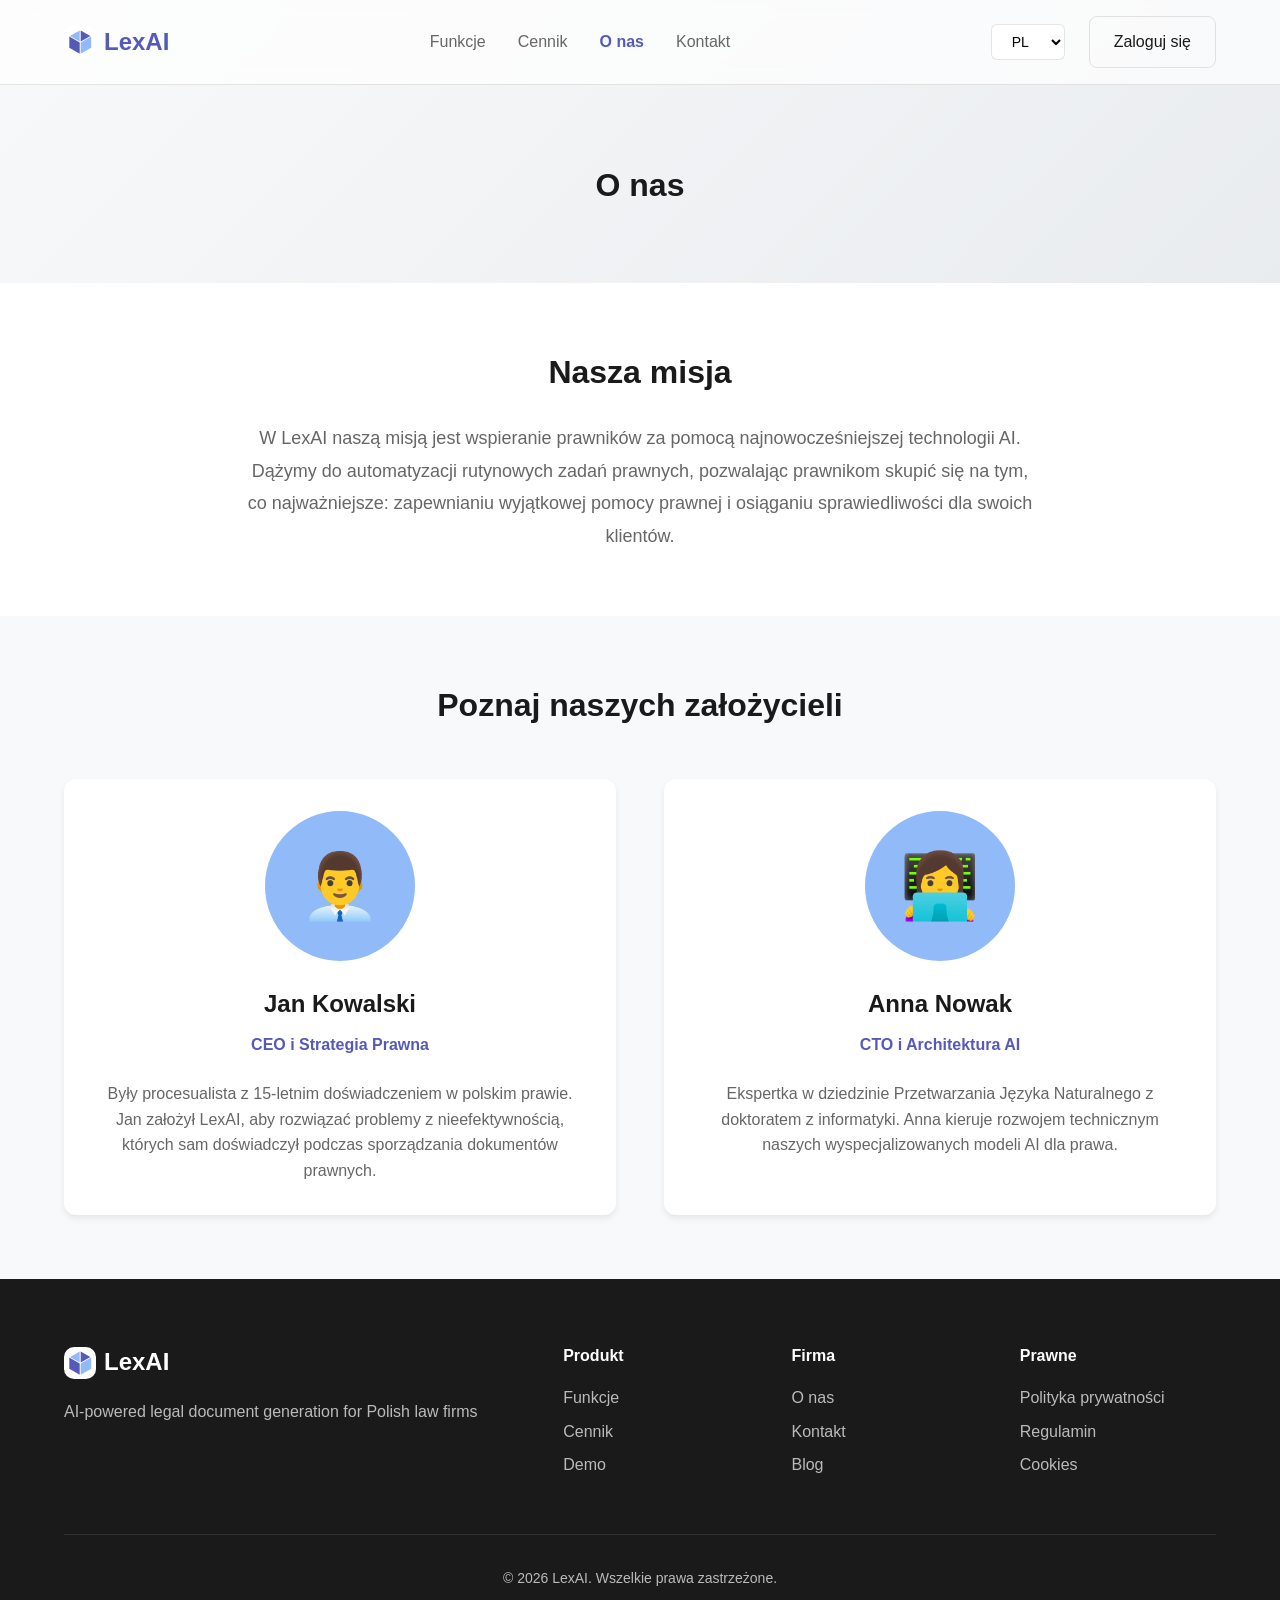
==== about.html @ ae13a900 "Landing up" ====
<!DOCTYPE html>
<html lang="pl">
<head>
    <meta charset="UTF-8">
    <meta name="viewport" content="width=device-width, initial-scale=1.0">
    <title data-i18n="about.title">O nas - LexAI</title>
    <link rel="stylesheet" href="css/styles.css">
    <link rel="icon" type="image/svg+xml" href="assets/images/favicon.svg">
</head>
<body>
    <!-- Header -->
    <header class="header">
        <nav class="nav container">
            <div class="nav-logo">
                <a href="index.html" style="display: flex; align-items: center; gap: var(--spacing-xs);">
                    <svg width="32" height="32" viewBox="0 0 32 32" xmlns="http://www.w3.org/2000/svg" aria-label="LexAI Logo">
                        <g fill="none" fillRule="evenodd">
                            <path d="M10 0h12a10 10 0 0110 10v12a10 10 0 01-10 10H10A10 10 0 010 22V10A10 10 0 0110 0z" fill="#FFF"/>
                            <path d="M5.3 10.6l10.4 6v11.1l-10.4-6v-11zm11.4-6.2l9.7 5.5-9.7 5.6V4.4z" fill="#555AB9"/>
                            <path d="M27.2 10.6v11.2l-10.5 6V16.5l10.5-6zM15.7 4.4v11L6 10l9.7-5.5z" fill="#91BAF8"/>
                        </g>
                    </svg>
                    <span class="nav-logo-text">LexAI</span>
                </a>
            </div>

            <div class="nav-menu">
                <a href="index.html#features" class="nav-link" data-i18n="footer.features">Funkcje</a>
                <a href="plans.html" class="nav-link" data-i18n="footer.pricing">Cennik</a>
                <a href="about.html" class="nav-link active" data-i18n="footer.about">O nas</a>
                <a href="contact.html" class="nav-link" data-i18n="footer.contact">Kontakt</a>
            </div>

            <div class="nav-actions">
                <select id="language-selector" class="language-selector" aria-label="Select language">
                    <option value="pl">PL</option>
                    <option value="en">EN</option>
                </select>
                <a href="http://localhost:8080" class="btn btn-outline" data-i18n="nav.login">Zaloguj się</a>
            </div>
        </nav>
    </header>

    <!-- Page Header -->
    <section class="page-header about-header">
        <div class="container">
            <h1 class="section-title" data-i18n="about.title">O nas</h1>
        </div>
    </section>

    <!-- Mission Section -->
    <section class="mission">
        <div class="container">
            <div class="mission-content">
                <h2 class="section-title" data-i18n="about.mission.title">Nasza misja</h2>
                <p class="mission-text" data-i18n="about.mission.text">
                    W LexAI naszą misją jest wspieranie prawników za pomocą najnowocześniejszej technologii AI. Dążymy do automatyzacji rutynowych zadań prawnych, pozwalając prawnikom skupić się na tym, co najważniejsze.
                </p>
            </div>
        </div>
    </section>

    <!-- Founders Section -->
    <section class="founders">
        <div class="container">
            <h2 class="section-title" data-i18n="about.founders.title">Poznaj naszych założycieli</h2>
            <div class="founders-grid">
                <div class="founder-card">
                    <div class="founder-photo">👨‍💼</div>
                    <h3 class="founder-name" data-i18n="about.founders.f1.name">Jan Kowalski</h3>
                    <p class="founder-title" data-i18n="about.founders.f1.title">CEO & Strategia Prawna</p>
                    <p class="founder-bio" data-i18n="about.founders.f1.bio">
                        Były procesualista z 15-letnim doświadczeniem w polskim prawie.
                    </p>
                </div>
                <div class="founder-card">
                    <div class="founder-photo">👩‍💻</div>
                    <h3 class="founder-name" data-i18n="about.founders.f2.name">Anna Nowak</h3>
                    <p class="founder-title" data-i18n="about.founders.f2.title">CTO & Architektura AI</p>
                    <p class="founder-bio" data-i18n="about.founders.f2.bio">
                        Ekspertka w dziedzinie Przetwarzania Języka Naturalnego z doktoratem z informatyki.
                    </p>
                </div>
            </div>
        </div>
    </section>

    <!-- Footer -->
    <footer class="footer">
        <div class="container">
            <div class="footer-content">
                <div class="footer-brand">
                    <div class="footer-logo">
                        <svg width="32" height="32" viewBox="0 0 32 32" xmlns="http://www.w3.org/2000/svg">
                            <g fill="none" fillRule="evenodd">
                                <path d="M10 0h12a10 10 0 0110 10v12a10 10 0 01-10 10H10A10 10 0 010 22V10A10 10 0 0110 0z" fill="#FFF"/>
                                <path d="M5.3 10.6l10.4 6v11.1l-10.4-6v-11zm11.4-6.2l9.7 5.5-9.7 5.6V4.4z" fill="#555AB9"/>
                                <path d="M27.2 10.6v11.2l-10.5 6V16.5l10.5-6zM15.7 4.4v11L6 10l9.7-5.5z" fill="#91BAF8"/>
                            </g>
                        </svg>
                        <span>LexAI</span>
                    </div>
                    <p class="footer-description" data-i18n="footer.description">
                        AI-powered legal document generation for Polish law firms
                    </p>
                </div>

                <div class="footer-links">
                    <div class="footer-column">
                        <h4 class="footer-column-title" data-i18n="footer.product">Produkt</h4>
                        <ul class="footer-list">
                            <li><a href="index.html#features" data-i18n="footer.features">Funkcje</a></li>
                            <li><a href="plans.html" data-i18n="footer.pricing">Cennik</a></li>
                            <li><a href="http://localhost:8080" data-i18n="footer.demo">Demo</a></li>
                        </ul>
                    </div>

                    <div class="footer-column">
                        <h4 class="footer-column-title" data-i18n="footer.company">Firma</h4>
                        <ul class="footer-list">
                            <li><a href="about.html" data-i18n="footer.about">O nas</a></li>
                            <li><a href="contact.html" data-i18n="footer.contact">Kontakt</a></li>
                            <li><a href="#" data-i18n="footer.blog">Blog</a></li>
                        </ul>
                    </div>

                    <div class="footer-column">
                        <h4 class="footer-column-title" data-i18n="footer.legal">Prawne</h4>
                        <ul class="footer-list">
                            <li><a href="#" data-i18n="footer.privacy">Polityka prywatności</a></li>
                            <li><a href="#" data-i18n="footer.terms">Regulamin</a></li>
                            <li><a href="#" data-i18n="footer.cookies">Cookies</a></li>
                        </ul>
                    </div>
                </div>
            </div>

            <div class="footer-bottom">
                <p class="footer-copyright">
                    &copy; <span id="current-year">2026</span> LexAI. <span data-i18n="footer.rights">Wszelkie prawa zastrzeżone.</span>
                </p>
            </div>
        </div>
    </footer>

    <!-- Scripts -->
    <script src="js/i18n.js"></script>
    <script src="js/main.js"></script>
</body>
</html>
---- css/styles.css ----
/* CSS Variables - Design System */
:root {
    /* Colors */
    --primary: #555AB9;
    --primary-dark: #4449a0;
    --primary-light: #91BAF8;
    --text-primary: #1a1a1a;
    --text-secondary: #666;
    --text-light: #999;
    --bg-white: #ffffff;
    --bg-light: #f8f9fa;
    --bg-glass: rgba(255, 255, 255, 0.7);
    --border-color: rgba(0, 0, 0, 0.1);

    /* Typography */
    --font-family: -apple-system, BlinkMacSystemFont, 'Segoe UI', 'Roboto', 'Oxygen', 'Ubuntu', 'Cantarell', 'Fira Sans', 'Droid Sans', 'Helvetica Neue', sans-serif;
    --font-size-base: 16px;
    --font-size-sm: 14px;
    --font-size-lg: 18px;
    --font-size-xl: 24px;
    --font-size-2xl: 32px;
    --font-size-3xl: 48px;

    /* Spacing */
    --spacing-xs: 0.5rem;
    --spacing-sm: 1rem;
    --spacing-md: 1.5rem;
    --spacing-lg: 2rem;
    --spacing-xl: 3rem;
    --spacing-2xl: 4rem;
    --spacing-3xl: 6rem;

    /* Border Radius */
    --radius-sm: 0.375rem;
    --radius-md: 0.5rem;
    --radius-lg: 0.75rem;
    --radius-xl: 1rem;

    /* Shadows */
    --shadow-sm: 0 1px 2px rgba(0, 0, 0, 0.05);
    --shadow-md: 0 4px 6px rgba(0, 0, 0, 0.07);
    --shadow-lg: 0 10px 15px rgba(0, 0, 0, 0.1);
    --shadow-xl: 0 20px 25px rgba(0, 0, 0, 0.15);

    /* Transitions */
    --transition-fast: 150ms ease;
    --transition-base: 200ms ease;
    --transition-slow: 300ms ease;
}

/* Reset & Base Styles */
* {
    margin: 0;
    padding: 0;
    box-sizing: border-box;
}

html {
    scroll-behavior: smooth;
}

body {
    font-family: var(--font-family);
    font-size: var(--font-size-base);
    line-height: 1.6;
    color: var(--text-primary);
    background-color: var(--bg-white);
    -webkit-font-smoothing: antialiased;
    -moz-osx-font-smoothing: grayscale;
}

img {
    max-width: 100%;
    height: auto;
    display: block;
}

a {
    text-decoration: none;
    color: inherit;
    transition: color var(--transition-base);
}

/* Container */
.container {
    max-width: 1200px;
    margin: 0 auto;
    padding: 0 var(--spacing-md);
}

/* Header */
.header {
    position: fixed;
    top: 0;
    left: 0;
    right: 0;
    background-color: var(--bg-glass);
    backdrop-filter: blur(10px);
    -webkit-backdrop-filter: blur(10px);
    border-bottom: 1px solid var(--border-color);
    z-index: 100;
    padding: var(--spacing-sm) 0;
}

.nav {
    display: flex;
    justify-content: space-between;
    align-items: center;
}

.nav-logo {
    display: flex;
    align-items: center;
    gap: var(--spacing-xs);
    font-size: var(--font-size-xl);
    font-weight: 700;
    color: var(--primary);
}

.nav-logo-text {
    font-size: var(--font-size-xl);
}

.nav-menu {
    display: flex;
    gap: var(--spacing-lg);
}

.nav-link {
    font-weight: 500;
    color: var(--text-secondary);
    transition: color var(--transition-base);
}

.nav-link:hover {
    color: var(--primary);
}

.nav-link.active {
    color: var(--primary);
    font-weight: 700;
}

.nav-actions {
    display: flex;
    align-items: center;
    gap: var(--spacing-md);
}

.language-selector {
    padding: 0.5rem 1rem;
    border: 1px solid var(--border-color);
    border-radius: var(--radius-sm);
    background-color: var(--bg-white);
    font-size: var(--font-size-sm);
    cursor: pointer;
    transition: all var(--transition-base);
}

.language-selector:hover {
    border-color: var(--primary);
}

/* Buttons */
.btn {
    display: inline-flex;
    align-items: center;
    justify-content: center;
    padding: 0.75rem 1.5rem;
    border-radius: var(--radius-md);
    font-size: var(--font-size-base);
    font-weight: 500;
    cursor: pointer;
    transition: all var(--transition-base);
    border: none;
    text-decoration: none;
}

.btn-primary {
    background-color: var(--primary);
    color: white;
}

.btn-primary:hover {
    background-color: var(--primary-dark);
    transform: translateY(-1px);
    box-shadow: var(--shadow-md);
}

.btn-outline {
    background-color: transparent;
    color: var(--text-primary);
    border: 1px solid var(--border-color);
}

.btn-outline:hover {
    border-color: var(--primary);
    color: var(--primary);
}

.btn-large {
    padding: 1rem 2rem;
    font-size: var(--font-size-lg);
}

/* Hero Section */
.hero {
    padding: calc(var(--spacing-3xl) + 64px) 0 var(--spacing-3xl);
    background: linear-gradient(135deg, #f8f9fa 0%, #e9ecef 100%);
}

.hero .container {
    display: grid;
    grid-template-columns: 1fr 1fr;
    gap: var(--spacing-2xl);
    align-items: center;
}

.hero-title {
    font-size: var(--font-size-3xl);
    font-weight: 700;
    line-height: 1.2;
    margin-bottom: var(--spacing-md);
    color: var(--text-primary);
}

.hero-subtitle {
    font-size: var(--font-size-lg);
    color: var(--text-secondary);
    margin-bottom: var(--spacing-xl);
    line-height: 1.7;
}

.hero-cta {
    display: flex;
    flex-direction: column;
    gap: var(--spacing-sm);
}

.hero-cta-note {
    font-size: var(--font-size-sm);
    color: var(--text-light);
}

.hero-visual {
    display: flex;
    justify-content: center;
    align-items: center;
}

.hero-card {
    background: white;
    border-radius: var(--radius-xl);
    padding: var(--spacing-lg);
    box-shadow: var(--shadow-xl);
    width: 100%;
    max-width: 400px;
}

.hero-card-header {
    display: flex;
    align-items: center;
    gap: var(--spacing-sm);
    margin-bottom: var(--spacing-md);
}

.hero-card-icon {
    font-size: var(--font-size-2xl);
}

.hero-card-title {
    font-size: var(--font-size-lg);
    font-weight: 600;
}

.hero-card-content {
    display: flex;
    flex-direction: column;
    gap: var(--spacing-xs);
    margin-bottom: var(--spacing-md);
}

.hero-card-line {
    height: 12px;
    background: linear-gradient(90deg, #e9ecef 0%, #dee2e6 100%);
    border-radius: var(--radius-sm);
}

.hero-card-line.short {
    width: 60%;
}

.hero-card-line.medium {
    width: 80%;
}

.hero-card-badge {
    display: inline-flex;
    align-items: center;
    padding: 0.5rem 1rem;
    background-color: #d4edda;
    color: #155724;
    border-radius: var(--radius-md);
    font-size: var(--font-size-sm);
    font-weight: 500;
}

/* Section Styles */
section {
    padding: var(--spacing-3xl) 0;
}

.section-title {
    font-size: var(--font-size-2xl);
    font-weight: 700;
    text-align: center;
    margin-bottom: var(--spacing-md);
    color: var(--text-primary);
}

.section-subtitle {
    font-size: var(--font-size-lg);
    text-align: center;
    color: var(--text-secondary);
    margin-bottom: var(--spacing-xl);
}

/* Features Section */
.features {
    background-color: var(--bg-white);
}

.features-grid {
    display: grid;
    grid-template-columns: repeat(auto-fit, minmax(280px, 1fr));
    gap: var(--spacing-lg);
}

.feature-card {
    padding: var(--spacing-lg);
    background: white;
    border: 1px solid var(--border-color);
    border-radius: var(--radius-lg);
    transition: all var(--transition-base);
}

.feature-card:hover {
    transform: translateY(-4px);
    box-shadow: var(--shadow-lg);
    border-color: var(--primary);
}

.feature-icon {
    font-size: 3rem;
    margin-bottom: var(--spacing-md);
}

.feature-title {
    font-size: var(--font-size-xl);
    font-weight: 600;
    margin-bottom: var(--spacing-sm);
    color: var(--text-primary);
}

.feature-description {
    color: var(--text-secondary);
    line-height: 1.7;
}

/* Benefits Section */
.benefits {
    background-color: var(--bg-light);
}

.benefits-grid {
    display: grid;
    grid-template-columns: repeat(auto-fit, minmax(250px, 1fr));
    gap: var(--spacing-xl);
}

.benefit-item {
    text-align: center;
}

.benefit-number {
    display: inline-flex;
    align-items: center;
    justify-content: center;
    width: 60px;
    height: 60px;
    background: linear-gradient(135deg, var(--primary) 0%, var(--primary-light) 100%);
    color: white;
    font-size: var(--font-size-xl);
    font-weight: 700;
    border-radius: 50%;
    margin-bottom: var(--spacing-md);
}

.benefit-title {
    font-size: var(--font-size-xl);
    font-weight: 600;
    margin-bottom: var(--spacing-sm);
    color: var(--text-primary);
}

.benefit-description {
    color: var(--text-secondary);
    line-height: 1.7;
}

/* How It Works Section */
.how-it-works {
    background-color: var(--bg-white);
}

.steps {
    display: flex;
    align-items: center;
    justify-content: center;
    gap: var(--spacing-lg);
    flex-wrap: wrap;
}

.step {
    flex: 1;
    min-width: 250px;
    max-width: 300px;
    text-align: center;
}

.step-number {
    display: inline-flex;
    align-items: center;
    justify-content: center;
    width: 80px;
    height: 80px;
    background-color: var(--primary);
    color: white;
    font-size: var(--font-size-2xl);
    font-weight: 700;
    border-radius: 50%;
    margin-bottom: var(--spacing-md);
}

.step-title {
    font-size: var(--font-size-xl);
    font-weight: 600;
    margin-bottom: var(--spacing-sm);
    color: var(--text-primary);
}

.step-description {
    color: var(--text-secondary);
    line-height: 1.7;
}

.step-arrow {
    font-size: var(--font-size-2xl);
    color: var(--primary);
    font-weight: 700;
}

/* CTA Section */
.cta {
    background: linear-gradient(135deg, var(--primary) 0%, var(--primary-dark) 100%);
    color: white;
}

.cta-content {
    text-align: center;
    max-width: 800px;
    margin: 0 auto;
}

.cta-title {
    font-size: var(--font-size-2xl);
    font-weight: 700;
    margin-bottom: var(--spacing-md);
}

.cta-subtitle {
    font-size: var(--font-size-lg);
    margin-bottom: var(--spacing-xl);
    opacity: 0.9;
}

.cta .btn-primary {
    background-color: white;
    color: var(--primary);
}

.cta .btn-primary:hover {
    background-color: var(--bg-light);
}

/* Footer */
.footer {
    background-color: var(--text-primary);
    color: white;
    padding: var(--spacing-2xl) 0 var(--spacing-lg);
}

.footer-content {
    display: grid;
    grid-template-columns: 2fr 3fr;
    gap: var(--spacing-2xl);
    margin-bottom: var(--spacing-xl);
}

.footer-logo {
    display: flex;
    align-items: center;
    gap: var(--spacing-xs);
    font-size: var(--font-size-xl);
    font-weight: 700;
    margin-bottom: var(--spacing-sm);
}

.footer-description {
    color: rgba(255, 255, 255, 0.7);
    line-height: 1.7;
}

.footer-links {
    display: grid;
    grid-template-columns: repeat(3, 1fr);
    gap: var(--spacing-lg);
}

.footer-column-title {
    font-size: var(--font-size-base);
    font-weight: 600;
    margin-bottom: var(--spacing-sm);
}

.footer-list {
    list-style: none;
}

.footer-list li {
    margin-bottom: 0.5rem;
}

.footer-list a {
    color: rgba(255, 255, 255, 0.7);
    transition: color var(--transition-base);
}

.footer-list a:hover {
    color: white;
}

.footer-bottom {
    padding-top: var(--spacing-lg);
    border-top: 1px solid rgba(255, 255, 255, 0.1);
    text-align: center;
}

.footer-copyright {
    color: rgba(255, 255, 255, 0.7);
    font-size: var(--font-size-sm);
}

/* Responsive Design */
@media (max-width: 968px) {
    .hero .container {
        grid-template-columns: 1fr;
        gap: var(--spacing-xl);
    }

    .hero-visual {
        order: -1;
    }

    .hero-title {
        font-size: var(--font-size-2xl);
    }

    .footer-content {
        grid-template-columns: 1fr;
    }

    .footer-links {
        grid-template-columns: 1fr;
    }

    .steps {
        flex-direction: column;
    }

    .step-arrow {
        transform: rotate(90deg);
    }
}

@media (max-width: 640px) {
    :root {
        --font-size-3xl: 32px;
        --font-size-2xl: 24px;
        --font-size-xl: 20px;
    }

    .nav-logo-text {
        font-size: var(--font-size-lg);
    }

    .hero {
        padding: calc(var(--spacing-2xl) + 64px) 0 var(--spacing-2xl);
    }

    section {
        padding: var(--spacing-2xl) 0;
    }

    .benefits-grid {
        grid-template-columns: 1fr;
    }
}

/* Animations */
@keyframes fadeInUp {
    from {
        opacity: 0;
        transform: translateY(20px);
    }

    to {
        opacity: 1;
        transform: translateY(0);
    }
}

.hero-content,
.hero-visual,
.about-header,
.contact-header,
.plans-header {
    animation: fadeInUp 0.6s ease-out;
}

/* Page Headers */
.page-header {
    padding: calc(var(--spacing-3xl) + 64px) 0 var(--spacing-xl);
    background: linear-gradient(135deg, #f8f9fa 0%, #e9ecef 100%);
    text-align: center;
}

/* About Page */
.mission {
    background-color: var(--bg-white);
    padding: var(--spacing-2xl) 0;
}

.mission-content {
    max-width: 800px;
    margin: 0 auto;
    text-align: center;
}

.mission-text {
    font-size: var(--font-size-lg);
    color: var(--text-secondary);
    line-height: 1.8;
}

.founders {
    background-color: var(--bg-light);
    padding: var(--spacing-2xl) 0;
}

.founders-grid {
    display: grid;
    grid-template-columns: repeat(auto-fit, minmax(300px, 1fr));
    gap: var(--spacing-xl);
    margin-top: var(--spacing-xl);
}

.founder-card {
    background: white;
    padding: var(--spacing-lg);
    border-radius: var(--radius-lg);
    box-shadow: var(--shadow-md);
    text-align: center;
    transition: transform var(--transition-base);
}

.founder-card:hover {
    transform: translateY(-5px);
}

.founder-photo {
    width: 150px;
    height: 150px;
    border-radius: 50%;
    margin: 0 auto var(--spacing-md);
    background-color: var(--primary-light);
    display: flex;
    align-items: center;
    justify-content: center;
    font-size: 4rem;
    overflow: hidden;
}

.founder-name {
    font-size: var(--font-size-xl);
    font-weight: 700;
    margin-bottom: var(--spacing-xs);
}

.founder-title {
    color: var(--primary);
    font-weight: 600;
    margin-bottom: var(--spacing-md);
}

.founder-bio {
    color: var(--text-secondary);
    font-size: var(--font-size-base);
}

/* Contact Page */
.contact-section {
    padding: var(--spacing-2xl) 0;
}

.contact-grid {
    display: grid;
    grid-template-columns: 1fr;
    gap: var(--spacing-2xl);
    max-width: 600px;
    margin: 0 auto;
}

.contact-info-card {
    background: white;
    padding: var(--spacing-xl);
    border-radius: var(--radius-lg);
    box-shadow: var(--shadow-lg);
    border: 1px solid var(--border-color);
}

.contact-item {
    display: flex;
    align-items: flex-start;
    gap: var(--spacing-md);
    margin-bottom: var(--spacing-lg);
}

.contact-item:last-child {
    margin-bottom: 0;
}

.contact-icon {
    font-size: var(--font-size-xl);
    background-color: var(--bg-light);
    width: 50px;
    height: 50px;
    display: flex;
    align-items: center;
    justify-content: center;
    border-radius: var(--radius-md);
    color: var(--primary);
}

.contact-label {
    font-weight: 600;
    margin-bottom: 0.25rem;
}

.contact-value {
    color: var(--text-secondary);
}

/* Plans Page */
.plans-section {
    padding: var(--spacing-2xl) 0;
}

.pricing-grid {
    display: grid;
    grid-template-columns: repeat(auto-fit, minmax(300px, 1fr));
    gap: var(--spacing-lg);
    margin-bottom: var(--spacing-3xl);
}

.pricing-card {
    background: white;
    padding: var(--spacing-xl);
    border-radius: var(--radius-xl);
    border: 1px solid var(--border-color);
    display: flex;
    flex-direction: column;
    transition: all var(--transition-base);
}

.pricing-card:hover {
    transform: translateY(-8px);
    box-shadow: var(--shadow-xl);
    border-color: var(--primary);
}

.pricing-card.featured {
    border-color: var(--primary);
    position: relative;
    box-shadow: var(--shadow-lg);
}

.featured-badge {
    position: absolute;
    top: -12px;
    left: 50%;
    transform: translateX(-50%);
    background-color: var(--primary);
    color: white;
    padding: 0.25rem 1rem;
    border-radius: 20px;
    font-size: var(--font-size-sm);
    font-weight: 600;
}

.plan-name {
    font-size: var(--font-size-xl);
    font-weight: 700;
    margin-bottom: var(--spacing-sm);
}

.plan-price {
    font-size: var(--font-size-2xl);
    font-weight: 700;
    margin-bottom: var(--spacing-lg);
    color: var(--primary);
}

.plan-features {
    list-style: none;
    margin-bottom: var(--spacing-xl);
    flex-grow: 1;
}

.plan-features li {
    margin-bottom: var(--spacing-sm);
    display: flex;
    align-items: center;
    gap: var(--spacing-sm);
    color: var(--text-secondary);
}

.plan-features li::before {
    content: "✓";
    color: #28a745;
    font-weight: bold;
}

.buy-tokens-section {
    background-color: var(--bg-light);
    padding: var(--spacing-xl);
    border-radius: var(--radius-xl);
    text-align: center;
    max-width: 800px;
    margin: 0 auto;
}

.buy-tokens-content {
    margin-bottom: var(--spacing-lg);
}

@media (max-width: 768px) {
    .nav-menu {
        display: none; /* Hide nav menu on mobile for now, simple implementation */
    }
}

.hero-visual {
    animation-delay: 0.2s;
}
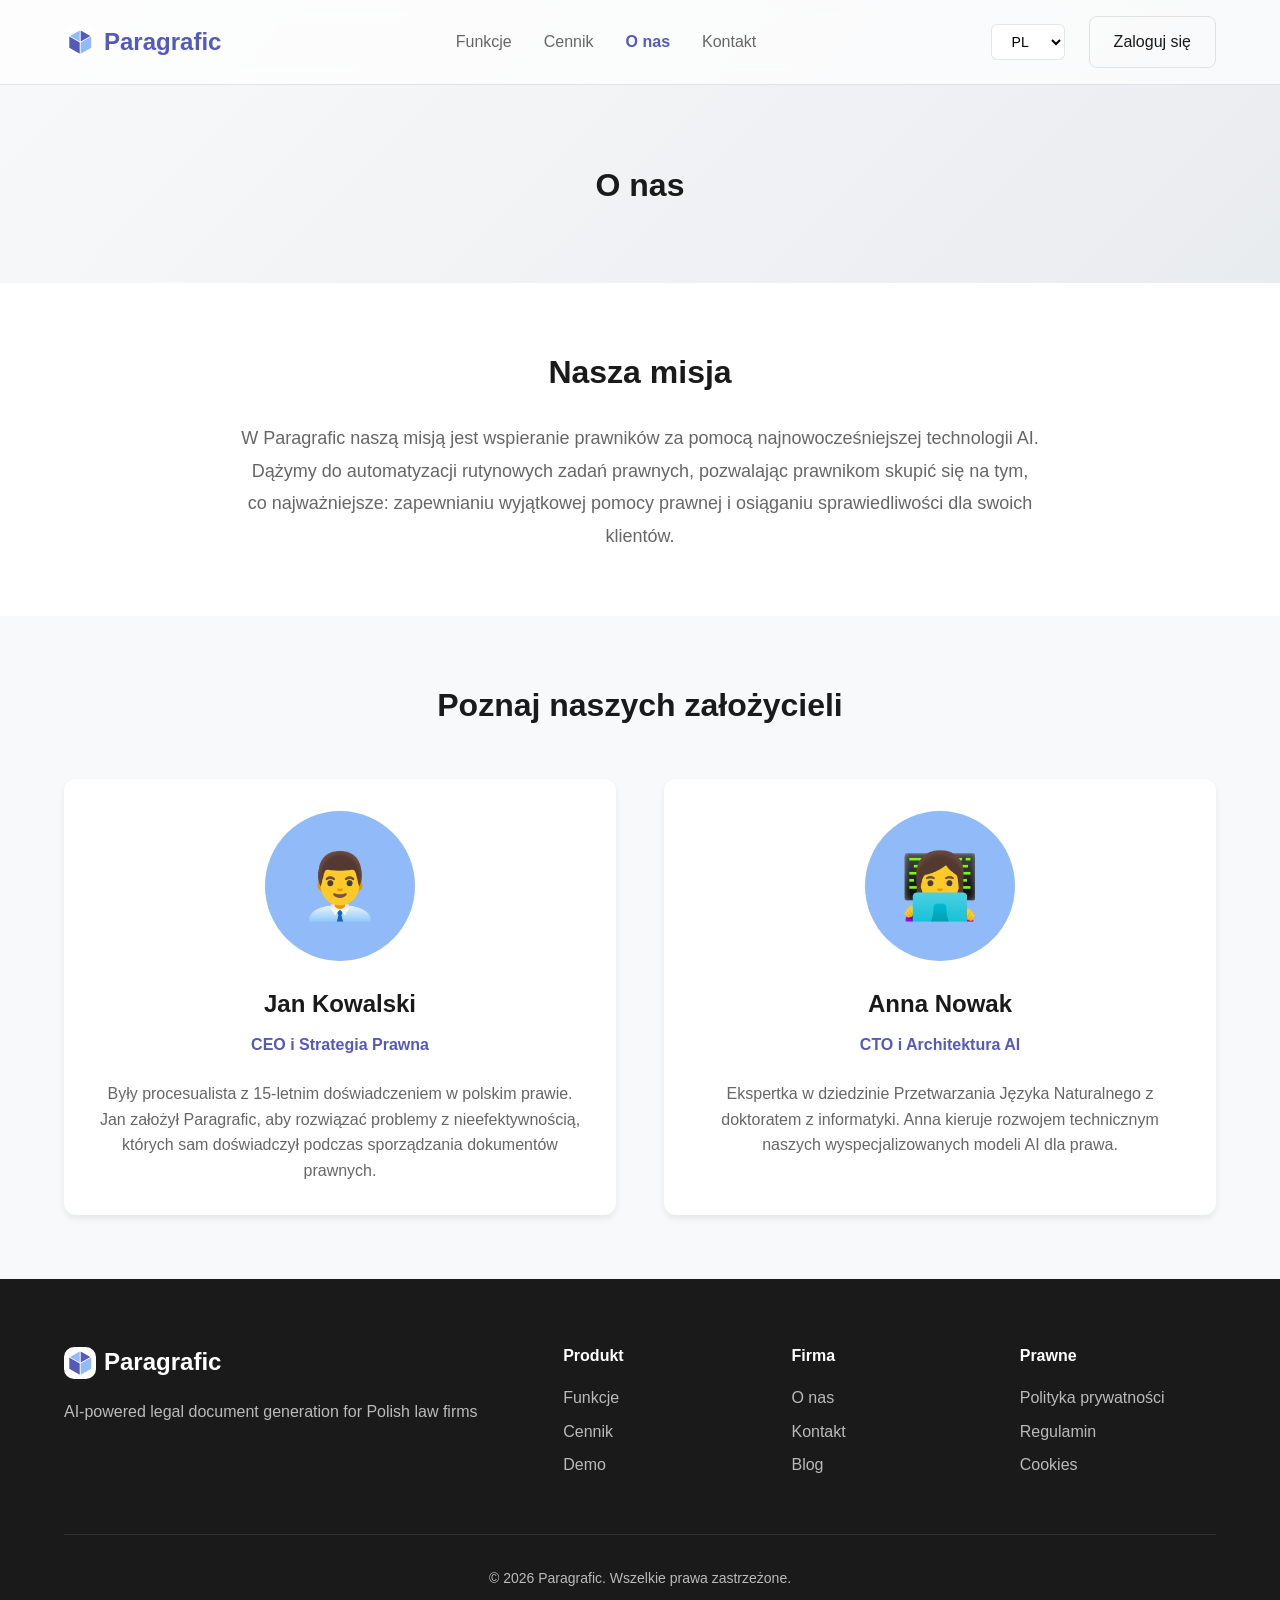
==== commit 2aa3e2c8: "Landing up" ====
--- a/about.html
+++ b/about.html
@@ -3,7 +3,7 @@
 <head>
     <meta charset="UTF-8">
     <meta name="viewport" content="width=device-width, initial-scale=1.0">
-    <title data-i18n="about.title">O nas - LexAI</title>
+    <title data-i18n="about.title">O nas - Paragrafic</title>
     <link rel="stylesheet" href="css/styles.css">
     <link rel="icon" type="image/svg+xml" href="assets/images/favicon.svg">
 </head>
@@ -13,14 +13,14 @@
         <nav class="nav container">
             <div class="nav-logo">
                 <a href="index.html" style="display: flex; align-items: center; gap: var(--spacing-xs);">
-                    <svg width="32" height="32" viewBox="0 0 32 32" xmlns="http://www.w3.org/2000/svg" aria-label="LexAI Logo">
+                    <svg width="32" height="32" viewBox="0 0 32 32" xmlns="http://www.w3.org/2000/svg" aria-label="Paragrafic Logo">
                         <g fill="none" fillRule="evenodd">
                             <path d="M10 0h12a10 10 0 0110 10v12a10 10 0 01-10 10H10A10 10 0 010 22V10A10 10 0 0110 0z" fill="#FFF"/>
                             <path d="M5.3 10.6l10.4 6v11.1l-10.4-6v-11zm11.4-6.2l9.7 5.5-9.7 5.6V4.4z" fill="#555AB9"/>
                             <path d="M27.2 10.6v11.2l-10.5 6V16.5l10.5-6zM15.7 4.4v11L6 10l9.7-5.5z" fill="#91BAF8"/>
                         </g>
                     </svg>
-                    <span class="nav-logo-text">LexAI</span>
+                    <span class="nav-logo-text">Paragrafic</span>
                 </a>
             </div>
 
@@ -54,7 +54,7 @@
             <div class="mission-content">
                 <h2 class="section-title" data-i18n="about.mission.title">Nasza misja</h2>
                 <p class="mission-text" data-i18n="about.mission.text">
-                    W LexAI naszą misją jest wspieranie prawników za pomocą najnowocześniejszej technologii AI. Dążymy do automatyzacji rutynowych zadań prawnych, pozwalając prawnikom skupić się na tym, co najważniejsze.
+                    W Paragrafic naszą misją jest wspieranie prawników za pomocą najnowocześniejszej technologii AI. Dążymy do automatyzacji rutynowych zadań prawnych, pozwalając prawnikom skupić się na tym, co najważniejsze.
                 </p>
             </div>
         </div>
@@ -98,7 +98,7 @@
                                 <path d="M27.2 10.6v11.2l-10.5 6V16.5l10.5-6zM15.7 4.4v11L6 10l9.7-5.5z" fill="#91BAF8"/>
                             </g>
                         </svg>
-                        <span>LexAI</span>
+                        <span>Paragrafic</span>
                     </div>
                     <p class="footer-description" data-i18n="footer.description">
                         AI-powered legal document generation for Polish law firms
@@ -137,7 +137,7 @@
 
             <div class="footer-bottom">
                 <p class="footer-copyright">
-                    &copy; <span id="current-year">2026</span> LexAI. <span data-i18n="footer.rights">Wszelkie prawa zastrzeżone.</span>
+                    &copy; <span id="current-year">2026</span> Paragrafic. <span data-i18n="footer.rights">Wszelkie prawa zastrzeżone.</span>
                 </p>
             </div>
         </div>
--- a/css/styles.css
+++ b/css/styles.css
@@ -330,6 +330,16 @@
     background-color: var(--bg-white);
 }
 
+.features-group-title {
+    font-size: var(--font-size-xl);
+    font-weight: 700;
+    margin-bottom: var(--spacing-lg);
+    color: var(--primary);
+    position: relative;
+    padding-left: var(--spacing-sm);
+    border-left: 4px solid var(--primary);
+}
+
 .features-grid {
     display: grid;
     grid-template-columns: repeat(auto-fit, minmax(280px, 1fr));
@@ -776,11 +786,24 @@
     padding: var(--spacing-2xl) 0;
 }
 
+.plans-category-title {
+    font-size: var(--font-size-xl);
+    font-weight: 700;
+    margin-bottom: var(--spacing-xl);
+    text-align: center;
+    color: var(--text-primary);
+}
+
 .pricing-grid {
     display: grid;
     grid-template-columns: repeat(auto-fit, minmax(300px, 1fr));
     gap: var(--spacing-lg);
     margin-bottom: var(--spacing-3xl);
+}
+
+.pricing-grid.centered {
+    grid-template-columns: minmax(280px, 500px);
+    justify-content: center;
 }
 
 .pricing-card {
@@ -821,7 +844,13 @@
 .plan-name {
     font-size: var(--font-size-xl);
     font-weight: 700;
-    margin-bottom: var(--spacing-sm);
+    margin-bottom: 0.25rem;
+}
+
+.plan-tagline {
+    font-size: var(--font-size-sm);
+    color: var(--text-secondary);
+    margin-bottom: var(--spacing-md);
 }
 
 .plan-price {
@@ -851,6 +880,12 @@
     font-weight: bold;
 }
 
+.plan-features.grid-2 {
+    display: grid;
+    grid-template-columns: repeat(auto-fit, minmax(200px, 1fr));
+    gap: var(--spacing-sm);
+}
+
 .buy-tokens-section {
     background-color: var(--bg-light);
     padding: var(--spacing-xl);
